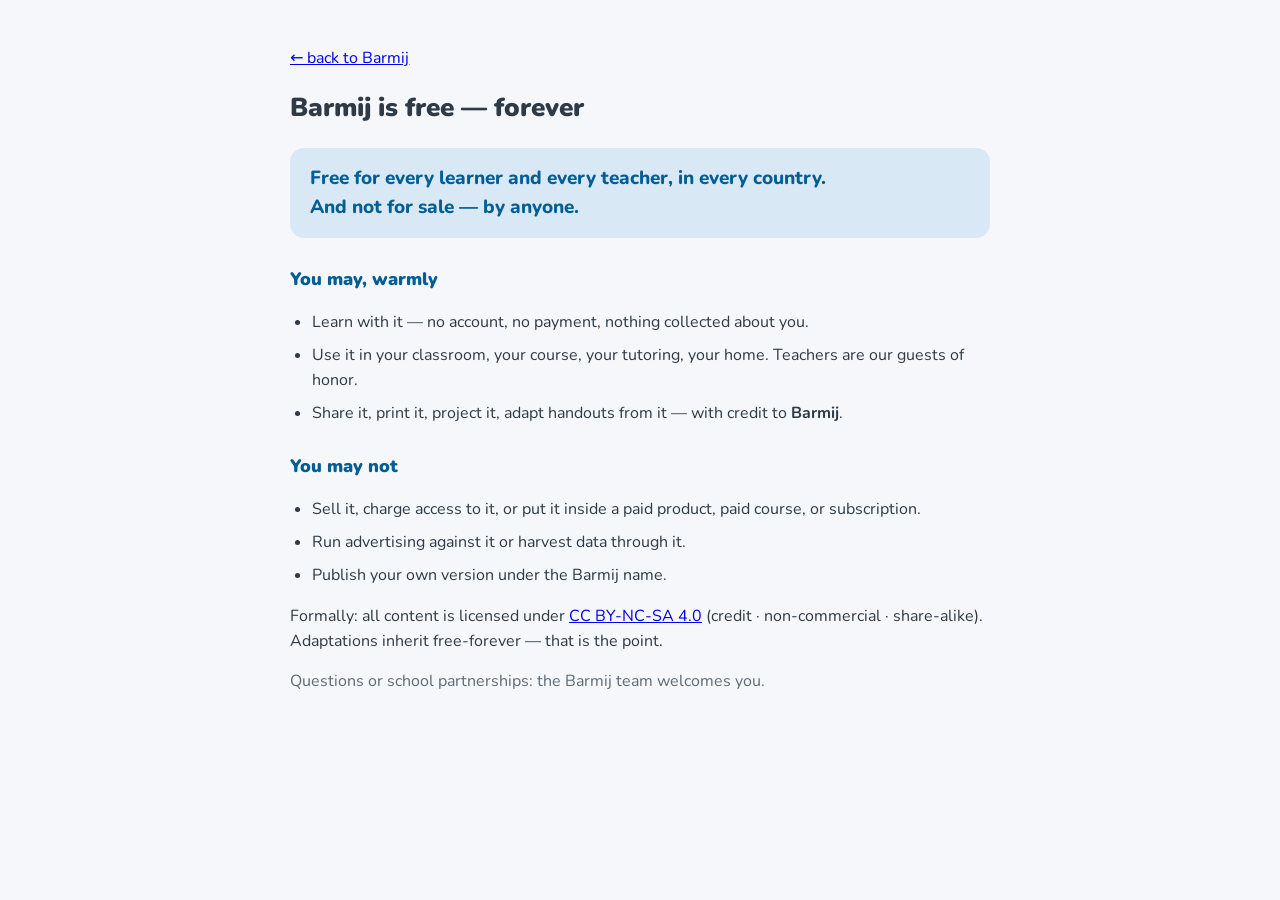
==== app/license.html @ e0cb56c2 "One box, one gaze (B55): caption joins the code box; build caps above code - Watch-then-try split at" ====
﻿<!doctype html>
<html lang="en">
<head>
<meta charset="utf-8">
<meta name="viewport" content="width=device-width, initial-scale=1">
<title>Barmij — free forever</title>
<link href="https://fonts.googleapis.com/css2?family=Nunito:wght@400;700;800;900&display=swap" rel="stylesheet">
<link rel="stylesheet" href="barmij.css?v=31">
<style>.wrap{max-width:740px;margin:0 auto;padding:30px 20px 90px}
h1{font-size:26px;font-weight:900} h2{font-size:18px;font-weight:900;color:var(--blue-text);margin-top:28px}
.big{font-size:19px;font-weight:800;background:var(--blue-soft);border-radius:14px;padding:16px 20px;color:var(--blue-text)}
ul{padding-inline-start:22px} li{margin:8px 0}</style>
</head>
<body>
<div class="wrap">
  <p><a href="index.html">← back to Barmij</a></p>
  <h1>Barmij is free — forever</h1>
  <p class="big">Free for every learner and every teacher, in every country.<br>
  And not for sale — by anyone.</p>

  <h2>You may, warmly</h2>
  <ul>
    <li>Learn with it — no account, no payment, nothing collected about you.</li>
    <li>Use it in your classroom, your course, your tutoring, your home. Teachers are our guests of honor.</li>
    <li>Share it, print it, project it, adapt handouts from it — with credit to <b>Barmij</b>.</li>
  </ul>

  <h2>You may not</h2>
  <ul>
    <li>Sell it, charge access to it, or put it inside a paid product, paid course, or subscription.</li>
    <li>Run advertising against it or harvest data through it.</li>
    <li>Publish your own version under the Barmij name.</li>
  </ul>

  <p>Formally: all content is licensed under
  <a href="https://creativecommons.org/licenses/by-nc-sa/4.0/">CC BY-NC-SA 4.0</a>
  (credit · non-commercial · share-alike). Adaptations inherit free-forever — that is the point.</p>

  <p class="small" style="color:var(--muted)">Questions or school partnerships: the Barmij team welcomes you.</p>
</div>
</body>
</html>
---- app/barmij.css ----
/* Barmij — design language: colors encode ROLES, never decoration.
   blue = Python's words · lavender = names you invent · amber = values · rose = effects */
:root {
  /* Palette retuned to the Okabe-Ito colorblind-safe range (DESIGN_CHARTER.md §III.9).
     Text-on-tint colors are darkened variants verified against WCAG AA (4.5:1). */
  --ink: #2e3a46;
  --muted: #5d6a78;
  --bg: #f6f7fa;
  --card: #ffffff;
  --panel: #f1f3f7;
  --line: #e2e6ee;
  --blue: #0072B2;        /* keywords / Python's words (OI blue) */
  --blue-soft: #d9e8f5;
  --blue-text: #005E94;
  --lav: #CC79A7;         /* names you invent (OI reddish purple) */
  --lav-soft: #f4e1ec;
  --lav-text: #8E4A72;
  --lav-deep: #8E4A72;    /* button-grade (white text passes AA) */
  --amber: #E69F00;       /* values (OI orange) */
  --amber-soft: #f9ecd2;
  --amber-text: #8F6400;
  --rose: #D55E00;        /* effects / output (OI vermillion) */
  --rose-soft: #f8e0d2;
  --rose-text: #A84300;
  --green: #007A59;       /* actions (darkened OI bluish-green; white text passes AA) */
  --radius: 16px;
  --shadow: 0 3px 14px rgba(46, 58, 70, .08);
}

/* Charter §III.8 — color is never the only channel: each role also differs by border style
   (keyword solid · name dotted · value dashed · effect double). Survives grayscale printing. */

* { box-sizing: border-box; }
html { scroll-behavior: smooth; }
::selection { background: var(--blue-soft); }
:focus-visible { outline: 3px solid var(--blue); outline-offset: 2px; border-radius: 6px; }
html, body { height: 100%; }
body {
  margin: 0; background: var(--bg); color: var(--ink);
  font: 16px/1.55 "Nunito", "Segoe UI", system-ui, sans-serif;
  min-height: 100vh; display: flex; flex-direction: column; /* footer rests at the bottom, never mid-void */
}

/* ---------- header ---------- */
header {
  display: flex; align-items: center; gap: 14px;
  padding: 12px 22px; background: var(--card); border-bottom: 1px solid var(--line);
  position: relative;
}
/* the signature ribbon: the four role colors, in teaching order — the design language itself */
header::after {
  content: ""; position: absolute; inset-inline: 0; bottom: -1px; height: 3px;
  background: linear-gradient(90deg,
    var(--blue) 0 25%, var(--lav) 25% 50%, var(--amber) 50% 75%, var(--rose) 75% 100%);
  opacity: .5;
}
.logo { display: flex; align-items: baseline; gap: 8px; }
.logo .en { font-size: 26px; font-weight: 900; color: var(--blue); letter-spacing: .3px; }
.spacer { flex: 1; }
.langbtn {
  border: 1.5px solid var(--line); background: var(--card); border-radius: 999px;
  padding: 5px 14px; font: inherit; font-weight: 700; cursor: pointer; color: var(--muted);
}

/* ---------- layout: ONE calm column, in reading order (no scatter) ---------- */
.layout {
  display: block; max-width: 860px; margin: 0 auto; padding: 18px 20px 90px;
  width: 100%; flex: 1 0 auto;
}
.lesson { margin-bottom: 14px; }
.crumb {
  display: inline-block; font-size: 12.5px; font-weight: 800;
  background: var(--blue-soft); color: var(--blue-text);
  border-radius: 999px; padding: 3px 14px; margin-bottom: 10px;
}

/* ---------- journey drawer (worlds & bank live here, out of the way) ---------- */
.side {
  position: fixed; top: 0; inset-inline-start: 0; height: 100%; width: 310px;
  background: var(--card); padding: 18px; overflow-y: auto; z-index: 60;
  box-shadow: 8px 0 30px rgba(46,58,70,.18);
  transform: translateX(-108%); transition: transform .22s ease;
}
body.drawer-open .side { transform: none; }
#drawerOverlay {
  position: fixed; inset: 0; background: rgba(46,58,70,.35); z-index: 55; display: none;
}
body.drawer-open #drawerOverlay { display: block; }
.world-title { font-weight: 900; font-size: 15px; margin-bottom: 4px; }
.world-sub { color: var(--muted); font-size: 12.5px; margin-bottom: 12px; }
.lesson-item {
  display: flex; align-items: center; gap: 10px;
  padding: 9px 10px; border-radius: 10px; cursor: pointer; font-weight: 700; font-size: 14px;
  color: var(--ink);
}
.lesson-item:hover { background: var(--panel); }
.lesson-item.active { background: var(--blue-soft); color: var(--blue-text); }
.lesson-item.locked { color: #b6bfca; cursor: not-allowed; }
.lesson-item .num {
  width: 26px; height: 26px; border-radius: 50%; background: var(--panel);
  display: grid; place-items: center; font-size: 13px; flex: none;
}
.lesson-item.active .num { background: var(--blue); color: #fff; }
.lesson-item .stars { margin-inline-start: auto; font-size: 12px; letter-spacing: 1px; color: var(--amber-text); }

/* ---------- lesson panel ---------- */
.lesson { background: var(--card); border-radius: var(--radius); box-shadow: var(--shadow); padding: 22px 24px; }
.lesson h1 { font-size: 25px; margin: 0 0 2px; font-weight: 900; letter-spacing: -.2px; }
.lesson .sub { color: var(--muted); font-size: 14px; margin-bottom: 14px; }
.lesson p { margin: 10px 0; }
.lesson figure { margin: 16px 0; background: var(--panel); border-radius: 12px; padding: 12px; }
.lesson figure svg { display: block; max-width: 100%; height: auto; margin: 0 auto; }
.lesson figcaption { text-align: center; color: var(--muted); font-size: 12.5px; margin-top: 6px; }

code.k, code.v, code.a, code.r {
  padding: 1px 7px; border-radius: 7px; font-family: "JetBrains Mono", Consolas, monospace;
  font-size: 14px; font-weight: 700;
  display: inline-block; white-space: nowrap; /* a chip never breaks in half across lines */
  margin: 2px 1px; vertical-align: baseline;
}
/* role chips: color + border style (redundant channel, charter §III.8) */
code.k { background: var(--blue-soft); color: var(--blue-text); border: 1.5px solid var(--blue); }
code.v { background: var(--lav-soft); color: var(--lav-text); border: 1.5px dotted var(--lav); }
code.a { background: var(--amber-soft); color: var(--amber-text); border: 1.5px dashed var(--amber); }
code.r { background: var(--rose-soft); color: var(--rose-text); border: 3px double var(--rose); }

.legend { display: flex; flex-wrap: wrap; gap: 8px; margin-top: 14px; }
.legend span { font-size: 11.5px; padding: 2px 9px; border-radius: 999px; font-weight: 700; }

.task {
  border-inline-start: 4px solid var(--amber); background: var(--amber-soft);
  border-radius: 0 12px 12px 0; padding: 12px 14px; margin-top: 16px; font-weight: 700;
}
.predict {
  border-inline-start: 4px solid var(--lav); background: var(--lav-soft);
  border-radius: 0 12px 12px 0; padding: 10px 14px; margin-top: 12px; font-size: 14.5px;
}

/* ---------- workbench ---------- */
.bench { display: flex; flex-direction: column; gap: 14px; }
.editor-card { background: var(--card); border-radius: var(--radius); box-shadow: var(--shadow); overflow: hidden; }
.editor-head {
  display: flex; align-items: center; gap: 10px; padding: 10px 14px;
  border-bottom: 1px solid var(--line);
}
.editor-head .title { font-weight: 800; font-size: 14px; color: var(--muted); }
.btn {
  border: 0; border-radius: 10px; padding: 9px 20px; font: inherit; font-weight: 800;
  cursor: pointer;
}
.btn.run { background: var(--green); color: #fff; font-size: 16px; }
.btn.run:hover { filter: brightness(1.07); }
.btn.ghost { background: var(--panel); color: var(--muted); }
.btn:disabled { opacity: .55; cursor: default; }

.CodeMirror {
  height: 230px; font-family: "JetBrains Mono", Consolas, monospace;
  font-size: 15.5px; line-height: 1.65; padding: 6px 4px;
}
/* role-colored syntax (same roles as the figures; keywords also BOLD — redundant channel) */
.cm-s-barmij .cm-keyword { color: var(--blue-text); font-weight: 800; }
.cm-s-barmij .cm-builtin { color: var(--blue-text); font-weight: 700; }
.cm-s-barmij .cm-variable { color: var(--lav-text); }
.cm-s-barmij .cm-def { color: var(--lav-text); font-weight: 700; }
.cm-s-barmij .cm-number { color: var(--amber-text); font-weight: 700; }
.cm-s-barmij .cm-string { color: var(--amber-text); }
.cm-s-barmij .cm-operator { color: #2e3a46; }
.cm-s-barmij .cm-comment { color: #7a8694; font-style: italic; }

.canvas-card {
  background: var(--card); border-radius: var(--radius); box-shadow: var(--shadow);
  padding: 12px; position: relative;
}
#world { display: block; width: 100%; border-radius: 10px;
  background-image:
    radial-gradient(circle, #e3e9f2 1px, transparent 1.5px),
    radial-gradient(circle at 30% 20%, #ffffff 0%, #f3f6fb 100%);
  background-size: 26px 26px, 100% 100%; }
#loading {
  position: absolute; inset: 12px; display: grid; place-items: center;
  background: rgba(246,247,250,.92); border-radius: 10px; font-weight: 800; color: var(--muted);
}
.outputs { min-height: 34px; padding: 4px 2px; display: flex; flex-direction: column; gap: 6px; }
.bubble {
  align-self: flex-start; background: var(--rose-soft); color: var(--rose-text);
  border-radius: 14px 14px 14px 4px; padding: 7px 14px; font-weight: 700; max-width: 100%;
  overflow-wrap: anywhere; font-family: "JetBrains Mono", Consolas, monospace; font-size: 14.5px;
}
.feedback { border-radius: 0 12px 12px 0; padding: 12px 16px; font-weight: 700; display: none; }
.feedback.ok { display: block; background: #e2f3ea; color: #1f6b45; border-inline-start: 4px solid var(--green); }
.feedback.err { display: block; background: var(--rose-soft); color: var(--rose-text); border-inline-start: 4px solid var(--rose); }
.feedback .real { font-weight: 400; font-size: 12.5px; color: #8a4a28; margin-top: 6px; }
.feedback details { margin-top: 8px; }
.feedback pre { white-space: pre-wrap; font-size: 11.5px; margin: 6px 0 0; }
.nextbar { display: none; text-align: center; }
.nextbar .btn { background: var(--blue); color: #fff; font-size: 16px; padding: 11px 26px; }
.nextbar .btn.locked { background: var(--panel); color: var(--muted); }
#lessonPanel.lesson-enter { animation: lessonIn .3s ease; }
@keyframes lessonIn { from { opacity: 0; transform: translateY(8px); } }
.hintbox { display: none; background: var(--lav-soft); color: var(--lav-text); border-radius: 12px; padding: 12px 16px; font-size: 15px; font-weight: 700; border-inline-start: 4px solid var(--lav); }

/* ---------- beats: the page writes itself, one idea at a time (charter §I) ---------- */
.beat { display: none; margin: 15px 0; font-size: 18px; line-height: 1.65; }

/* the build stage: code that constructs itself, narrated (DECISIONS B22) */
.build {
  background: var(--panel); border-radius: 14px; padding: 18px 20px; margin: 12px 0;
}
.build-code {
  font-family: "JetBrains Mono", Consolas, monospace; font-size: 23px; font-weight: 700;
  min-height: 36px; letter-spacing: .5px;
}
.build-code .r-kw { color: var(--blue-text); font-weight: 800; }
.build-code .r-name { color: var(--lav-text); }
.build-code .r-val { color: var(--amber-text); }
.build-code .r-ink { color: #2e3a46; }
.build-cap { margin: 0 0 10px; font-size: 15.5px; font-weight: 700; color: var(--lav-text); min-height: 24px; }
.build-effect { display: none; align-items: center; gap: 12px; margin-top: 14px; }
.build-effect .arrow { color: var(--muted); font-size: 24px; }
.build-effect .chip {
  background: var(--rose-soft); border: 3px double var(--rose); color: var(--rose-text);
  border-radius: 12px; padding: 6px 18px; font-family: "JetBrains Mono", monospace;
  font-size: 19px; font-weight: 700; animation: pop .25s ease-out;
}
.build-again { margin-top: 12px; font-family: "Nunito", sans-serif; }
.beat.on { display: block; opacity: 0; transform: translateY(10px);
  transition: opacity .35s ease, transform .35s ease; }
.beat.on.in { opacity: 1; transform: none; }
.beat figure { margin: 12px 0 4px; }
.beat-next {
  display: inline-flex; align-items: center; gap: 8px;
  background: var(--blue-soft); color: var(--blue-text); border: 1.5px solid var(--blue);
  border-radius: 999px; padding: 9px 22px; font: inherit; font-weight: 800; font-size: 15px;
  cursor: pointer; margin-top: 6px; min-height: 44px;
}
.beat-next:hover { background: var(--blue); color: #fff; }
.show-all {
  background: none; border: 0; color: var(--muted); font: inherit; font-size: 12.5px;
  font-weight: 700; cursor: pointer; text-decoration: underline; padding: 4px;
}
@media (prefers-reduced-motion: reduce) {
  .beat.on { transition: none; opacity: 1; transform: none; }
  * { animation-duration: .01ms !important; transition-duration: .01ms !important; }
}

/* ---------- figures: remap legacy SVG colors to the Okabe-Ito palette + dash cues ---------- */
figure svg rect[fill="#dbe7f5"] { fill: var(--blue-soft); stroke: var(--blue); stroke-width: 1.3; }
figure svg rect[fill="#f8ecd4"] { fill: var(--amber-soft); stroke: var(--amber); stroke-width: 1.3; stroke-dasharray: 5 3; }
figure svg rect[fill="#e9e2f7"] { fill: var(--lav-soft); stroke: var(--lav); stroke-width: 1.3; stroke-dasharray: 1.5 2.5; }
figure svg rect[fill="#fae3df"] { fill: var(--rose-soft); stroke: var(--rose); stroke-width: 1.3; }
figure svg text[fill="#33639c"], figure svg tspan[fill="#33639c"] { fill: var(--blue-text); }
figure svg text[fill="#9c6d12"], figure svg tspan[fill="#9c6d12"] { fill: var(--amber-text); }
figure svg text[fill="#6a4fa8"], figure svg tspan[fill="#6a4fa8"] { fill: var(--lav-text); }
figure svg text[fill="#a8402f"], figure svg tspan[fill="#a8402f"] { fill: var(--rose-text); }
figure svg text[fill="#55418a"], figure svg tspan[fill="#55418a"] { fill: var(--lav-text); }
figure svg [stroke="#5b8dc9"] { stroke: var(--blue); }
figure svg [stroke="#9c86cf"] { stroke: var(--lav); }
figure svg [fill="#9c86cf"] { fill: var(--lav-deep); }
figure svg [fill="#55418a"] { fill: var(--lav-text); }
figure svg [stroke="#d99a2b"] { stroke: var(--amber); }
figure svg [fill="#3f9d6e"] { fill: var(--green); }

#confetti { position: fixed; inset: 0; pointer-events: none; z-index: 50; }

/* ---------- ranks & code bank ---------- */
.rank-chip {
  display: inline-flex; align-items: center; gap: 7px;
  background: var(--lav-soft); color: var(--lav-text); border-radius: 999px;
  padding: 5px 15px; font-weight: 800; font-size: 13.5px;
}
.rank-chip.rankup { animation: rankpulse .8s ease 3; }
@keyframes rankpulse { 50% { transform: scale(1.12); box-shadow: 0 0 0 6px rgba(156,134,207,.25); } }

.bank-grid { display: grid; grid-template-columns: 1fr 1fr; gap: 10px; margin-top: 14px; }
@media (max-width: 640px) { .bank-grid { grid-template-columns: 1fr; } }
.bank-card {
  border: 1.5px solid var(--line); border-radius: 12px; padding: 12px 14px;
  background: #fff; cursor: pointer; transition: transform .12s, box-shadow .12s;
}
.bank-card:hover { transform: translateY(-2px); box-shadow: var(--shadow); border-color: var(--blue); }
.bank-card h3 { margin: 0 0 4px; font-size: 15px; }
.bank-card .cap { color: var(--muted); font-size: 12.5px; line-height: 1.45; }
.bank-card .meta { display: flex; gap: 6px; margin-top: 8px; align-items: center; }
.rank-badge { font-size: 10.5px; font-weight: 800; padding: 2px 9px; border-radius: 999px; }
.rank-badge.m { background: var(--blue-soft); color: var(--blue-text); border: 1px solid var(--blue); }
.rank-badge.b { background: var(--amber-soft); color: var(--amber-text); border: 1px dashed var(--amber); }
.rank-badge.r { background: #ddf0e9; color: #00543d; border: 1px dotted var(--green); }
.talks-badge { font-size: 10.5px; font-weight: 800; padding: 2px 9px; border-radius: 999px; background: var(--rose-soft); color: var(--rose-text); }
.gate-tag { font-size: 10.5px; font-weight: 800; color: var(--muted); margin-inline-start: auto; }
.think-badge { font-size: 10.5px; font-weight: 800; padding: 2px 9px; border-radius: 999px; background: var(--blue-soft); color: var(--blue-text); }

/* spaced-repetition warm-up banner (PEDAGOGY §3, shipped 2026-09-14) */
.warmup {
  display: flex; align-items: center; gap: 12px; flex-wrap: wrap;
  background: var(--lav-soft); border: 1.5px solid var(--lav);
  border-radius: var(--radius); padding: 12px 16px; margin-bottom: 14px;
  font-weight: 700; color: var(--lav-text); font-size: 14.5px;
}
.warmup .wicon { font-size: 20px; }
.warmup .btn { padding: 7px 16px; font-size: 14px; }

/* 👣 step mode — the notional machine, visible */
.step-bar {
  display: flex; align-items: center; gap: 10px; flex-wrap: wrap;
  background: var(--card); border: 1.5px solid var(--blue); border-radius: var(--radius);
  padding: 12px 16px; box-shadow: var(--shadow);
}
.step-meta { flex: 1; min-width: 220px; }
#stepInfo { font-size: 14px; font-weight: 700; color: var(--ink); }
#stepInfo code { font-size: 13px; }
.step-src {
  font-family: "JetBrains Mono", Consolas, monospace; font-size: 14px; font-weight: 700;
  color: var(--blue-text); margin-top: 3px; overflow-wrap: anywhere;
}
.CodeMirror .step-line { background: var(--lav-soft) !important; }

/* 🔴 live mode */
.livebar {
  display: flex; align-items: center; gap: 10px;
  background: var(--card); border: 1.5px solid var(--rose); border-radius: var(--radius);
  padding: 10px 16px; font-size: 14px; font-weight: 700; color: var(--rose-text);
  box-shadow: var(--shadow);
}
.live-dot { width: 11px; height: 11px; border-radius: 50%; background: var(--rose); animation: livepulse 1.1s ease infinite; }
@keyframes livepulse { 50% { opacity: .35; } }
@media (prefers-reduced-motion: reduce) { .live-dot { animation: none; } }

/* 🎯 Challenges — match the masterpiece */
.ch-goal { font-size: 16px; line-height: 1.6; font-weight: 700; color: var(--ink); }
.ch-grid { display: grid; grid-template-columns: 1fr 1fr; gap: 10px; margin-top: 14px; }
@media (max-width: 640px) { .ch-grid { grid-template-columns: 1fr; } }
.ch-card {
  border: 1.5px solid var(--line); border-radius: 12px; background: #fff;
  padding: 12px 14px; cursor: pointer; transition: transform .12s, box-shadow .12s;
}
.ch-card:hover { transform: translateY(-2px); box-shadow: var(--shadow); border-color: var(--blue); }
.ch-card h3 { margin: 0 0 4px; font-size: 15px; }
.ch-card .cap { color: var(--muted); font-size: 12.5px; line-height: 1.45; }
.ch-card .meta { display: flex; gap: 6px; margin-top: 8px; align-items: center; }
.ch-solved { font-size: 11px; font-weight: 800; color: #00543d; background: #ddf0e9; border-radius: 999px; padding: 2px 9px; }

/* 🖼️ My Gallery — a private portfolio; lives only on this device */
.savebar {
  display: flex; align-items: center; gap: 10px; flex-wrap: wrap;
  background: var(--card); border: 1.5px solid var(--line); border-radius: var(--radius);
  padding: 10px 14px; box-shadow: var(--shadow);
}
.savebar input {
  flex: 1; min-width: 150px; border: 1.5px solid var(--line); border-radius: 9px;
  padding: 8px 12px; font: inherit; font-size: 14px;
}
.savebar input:focus { outline: none; border-color: var(--blue); }
.savebar .btn { padding: 8px 16px; font-size: 14px; }
.gal-privacy { font-size: 12px; color: var(--muted); font-weight: 700; }
.gal-grid { display: grid; grid-template-columns: 1fr 1fr; gap: 12px; margin-top: 14px; }
@media (max-width: 640px) { .gal-grid { grid-template-columns: 1fr; } }
.gal-card {
  border: 1.5px solid var(--line); border-radius: 14px; background: #fff;
  overflow: hidden; display: flex; flex-direction: column;
}
.gal-card img { width: 100%; display: block; background: #f8f9fc; aspect-ratio: 4/3; object-fit: cover; }
.gal-body { padding: 10px 12px 12px; display: flex; flex-direction: column; gap: 5px; }
.gal-title { font-weight: 900; font-size: 15px; cursor: pointer; }
.gal-title:hover { color: var(--blue-text); }
.gal-refl { font-size: 12.5px; color: var(--lav-text); font-weight: 700; }
.gal-date { font-size: 11px; color: var(--muted); font-weight: 700; }
.gal-actions { display: flex; gap: 6px; margin-top: 6px; }
.gal-empty {
  background: var(--panel); border-radius: 14px; padding: 26px 20px; text-align: center;
  color: var(--muted); font-weight: 700; margin-top: 14px;
}

/* 🧩 Parsons puzzles — order the thoughts */
.puz-goal { font-size: 14.5px; font-weight: 700; color: var(--lav-text); margin-bottom: 10px; }
.puz-label { font-size: 11.5px; font-weight: 800; color: var(--muted); text-transform: uppercase; letter-spacing: .4px; margin: 12px 0 6px; }
.puz-placed, .puz-tray { display: flex; flex-direction: column; gap: 6px; min-height: 34px; }
.puz-tray { flex-direction: row; flex-wrap: wrap; }
.puz-tile {
  display: inline-flex; align-items: center; gap: 8px;
  background: #fff; border: 1.5px solid var(--line); border-radius: 10px;
  padding: 8px 12px; cursor: pointer;
  font-family: "JetBrains Mono", Consolas, monospace; font-size: 14.5px; font-weight: 700;
  transition: transform .1s, box-shadow .1s;
}
.puz-tile:hover { transform: translateY(-1px); box-shadow: var(--shadow); border-color: var(--blue); }
.puz-tile .r-kw { color: var(--blue-text); font-weight: 800; }
.puz-tile .r-name { color: var(--lav-text); }
.puz-tile .r-val { color: var(--amber-text); }
.puz-tile .r-ink { color: #2e3a46; }
.puz-placed .puz-tile { cursor: default; border-color: var(--blue-soft); background: #fbfcfe; }
.puz-mini {
  border: 1.2px solid var(--line); background: var(--panel); border-radius: 7px;
  font: inherit; font-size: 12px; font-weight: 800; color: var(--muted);
  padding: 2px 8px; cursor: pointer;
}
.puz-mini:hover { border-color: var(--blue); color: var(--blue-text); }

/* guided thinking track */
.think-step { font-size: 16.5px; line-height: 1.6; color: var(--ink); min-height: 48px; padding: 4px 2px; }
.think-step b { color: var(--blue-text); }
.bank-filters { display: flex; gap: 7px; flex-wrap: wrap; margin-top: 10px; }
.bank-filters button {
  border: 1.5px solid var(--line); background: #fff; border-radius: 999px;
  padding: 4px 14px; font: inherit; font-weight: 700; font-size: 13px; cursor: pointer; color: var(--muted);
}
.bank-filters button.on { background: var(--blue); border-color: var(--blue); color: #fff; }

/* ---------- "Watch, then try" guided typing ---------- */
.demo-card {
  background: linear-gradient(135deg, #ffffff 0%, #f7f4ff 100%);
  border: 1.5px solid var(--lav-soft); border-radius: var(--radius);
  box-shadow: var(--shadow); padding: 14px 16px;
}
.demo-head { display: flex; align-items: center; gap: 10px; margin-bottom: 10px; }
.demo-title { font-weight: 900; font-size: 14.5px; color: #55418a; }
/* ONE box, one gaze (B55): the turtle's line and the code live together — caption on top,
   code right under it. A child never watches two places at once. */
.demo-box {
  background: #fdfcff; border: 1.5px solid var(--line); border-radius: 12px;
}
.demo-box:focus-within { border-color: var(--lav); box-shadow: 0 0 0 3px var(--lav-soft); }
.demo-code {
  background: transparent; border: 0;
  padding: 12px 16px 14px; min-height: 50px; margin: 0;
  font-family: "JetBrains Mono", Consolas, monospace; font-size: 17px; line-height: 1.8;
  white-space: pre-wrap; overflow-wrap: anywhere; outline: none; cursor: text;
}
.demo-code .r-kw { color: var(--blue-text); font-weight: 800; }
.demo-code .r-name { color: var(--lav-text); font-weight: 700; }
.demo-code .r-val { color: var(--amber-text); font-weight: 700; }
.demo-code .r-ink { color: #2e3a46; }
.demo-code .ghost { color: #aab4c2; font-weight: 400; } /* target letters, deliberately faint */
.demo-code .pop { animation: pop .18s ease-out; display: inline-block; }
@keyframes pop { 0% { transform: scale(1.7); } 100% { transform: scale(1); } }
.demo-cursor {
  display: inline-block; width: 2.5px; height: 1.15em; background: var(--lav);
  vertical-align: text-bottom; margin: 0 1px; animation: blink 1s steps(1) infinite;
}
@keyframes blink { 50% { opacity: 0; } }
.demo-cursor.wobble { animation: wobble .3s ease; }
@keyframes wobble { 25% { transform: translateX(-4px); } 75% { transform: translateX(4px); } }
.demo-caption {
  display: flex; align-items: flex-start; gap: 9px; min-height: 30px;
  padding: 10px 14px 8px; border-bottom: 1px dashed var(--line);
  font-size: 15px; font-weight: 700; color: var(--lav-text);
}
.demo-caption .who { font-size: 20px; line-height: 1.2; }
.demo-caption kbd {
  background: var(--lav-deep); color: #fff; border-radius: 7px; padding: 2px 10px;
  font-family: "JetBrains Mono", monospace; font-size: 15px; margin: 0 3px;
}
.demo-btns { display: flex; gap: 8px; margin-top: 10px; flex-wrap: wrap; }
.btn.demo-primary { background: var(--lav-deep); color: #fff; }
.btn.demo-primary:hover { filter: brightness(1.08); }
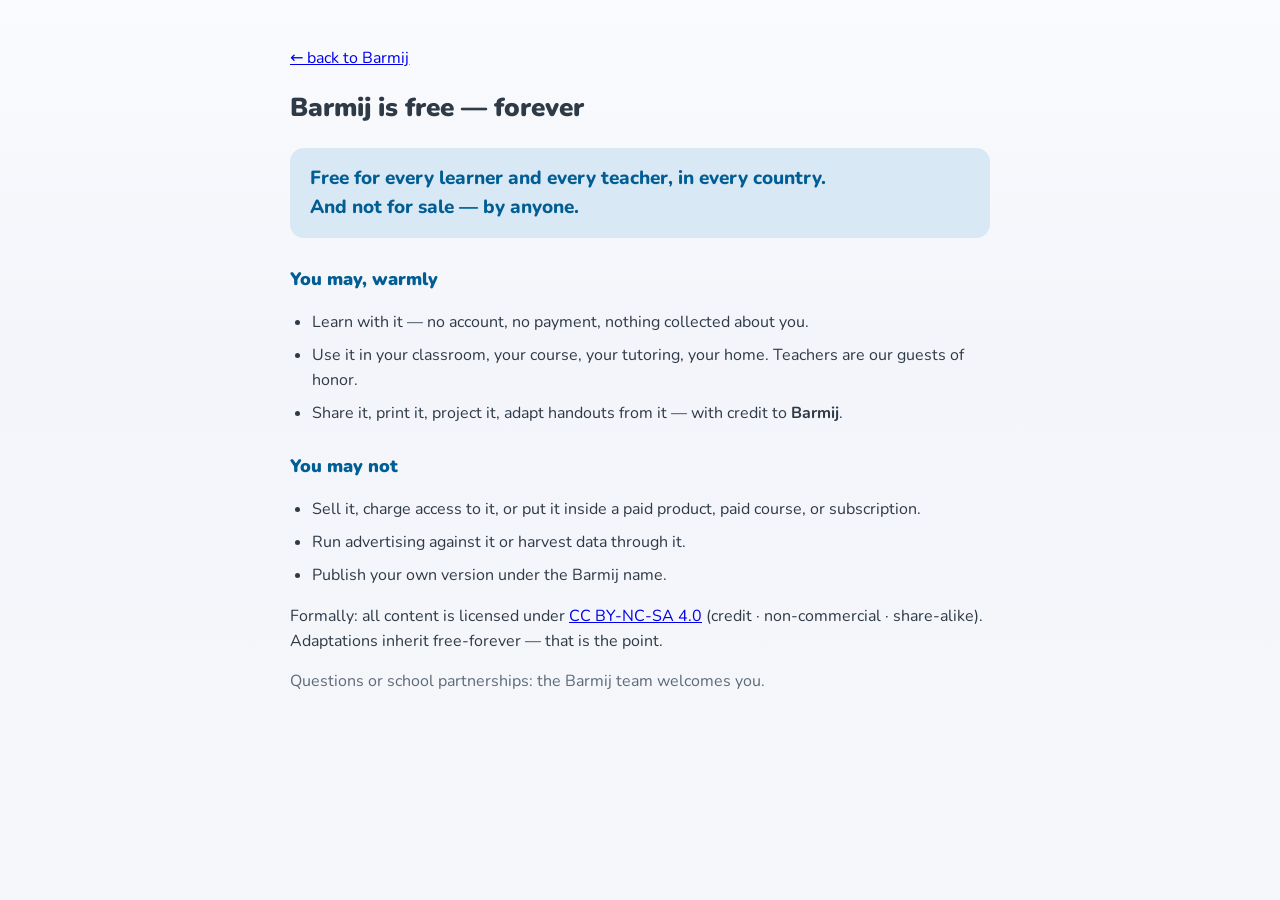
==== commit 349c35a6: "The facelift (B62): brand mark, depth system, drawer progress, button life - Zellij star mark joins " ====
--- a/app/license.html
+++ b/app/license.html
@@ -5,7 +5,7 @@
 <meta name="viewport" content="width=device-width, initial-scale=1">
 <title>Barmij — free forever</title>
 <link href="https://fonts.googleapis.com/css2?family=Nunito:wght@400;700;800;900&display=swap" rel="stylesheet">
-<link rel="stylesheet" href="barmij.css?v=31">
+<link rel="stylesheet" href="barmij.css?v=38">
 <style>.wrap{max-width:740px;margin:0 auto;padding:30px 20px 90px}
 h1{font-size:26px;font-weight:900} h2{font-size:18px;font-weight:900;color:var(--blue-text);margin-top:28px}
 .big{font-size:19px;font-weight:800;background:var(--blue-soft);border-radius:14px;padding:16px 20px;color:var(--blue-text)}
--- a/app/barmij.css
+++ b/app/barmij.css
@@ -24,7 +24,8 @@
   --rose-text: #A84300;
   --green: #007A59;       /* actions (darkened OI bluish-green; white text passes AA) */
   --radius: 16px;
-  --shadow: 0 3px 14px rgba(46, 58, 70, .08);
+  --shadow: 0 1px 2px rgba(30, 41, 59, .05), 0 10px 28px rgba(30, 41, 59, .08);
+  --hair: 1px solid rgba(46, 58, 70, .07);
 }
 
 /* Charter §III.8 — color is never the only channel: each role also differs by border style
@@ -36,17 +37,26 @@
 :focus-visible { outline: 3px solid var(--blue); outline-offset: 2px; border-radius: 6px; }
 html, body { height: 100%; }
 body {
-  margin: 0; background: var(--bg); color: var(--ink);
+  margin: 0; color: var(--ink);
+  background: linear-gradient(180deg, #fafbfe 0%, #f3f5fa 340px, var(--bg) 100%);
   font: 16px/1.55 "Nunito", "Segoe UI", system-ui, sans-serif;
+  -webkit-font-smoothing: antialiased; text-rendering: optimizeLegibility;
   min-height: 100vh; display: flex; flex-direction: column; /* footer rests at the bottom, never mid-void */
 }
+::-webkit-scrollbar { width: 11px; height: 11px; }
+::-webkit-scrollbar-thumb { background: #ccd4df; border-radius: 8px; border: 3px solid #f3f5fa; }
+::-webkit-scrollbar-thumb:hover { background: #b7c1cf; }
+::-webkit-scrollbar-track { background: transparent; }
 
 /* ---------- header ---------- */
 header {
   display: flex; align-items: center; gap: 14px;
-  padding: 12px 22px; background: var(--card); border-bottom: 1px solid var(--line);
-  position: relative;
-}
+  padding: 13px 24px; background: rgba(255, 255, 255, .92); backdrop-filter: blur(6px);
+  border-bottom: 1px solid var(--line);
+  position: sticky; top: 0; z-index: 40;
+}
+.logo .mark { display: block; }
+.logo { gap: 10px; align-items: center; }
 /* the signature ribbon: the four role colors, in teaching order — the design language itself */
 header::after {
   content: ""; position: absolute; inset-inline: 0; bottom: -1px; height: 3px;
@@ -69,9 +79,10 @@
 }
 .lesson { margin-bottom: 14px; }
 .crumb {
-  display: inline-block; font-size: 12.5px; font-weight: 800;
+  display: inline-block; font-size: 12.5px; font-weight: 800; letter-spacing: .2px;
   background: var(--blue-soft); color: var(--blue-text);
-  border-radius: 999px; padding: 3px 14px; margin-bottom: 10px;
+  border: 1px solid rgba(0, 114, 178, .18);
+  border-radius: 999px; padding: 4px 15px; margin-bottom: 12px;
 }
 
 /* ---------- journey drawer (worlds & bank live here, out of the way) ---------- */
@@ -86,7 +97,11 @@
   position: fixed; inset: 0; background: rgba(46,58,70,.35); z-index: 55; display: none;
 }
 body.drawer-open #drawerOverlay { display: block; }
-.world-title { font-weight: 900; font-size: 15px; margin-bottom: 4px; }
+.world-title { font-weight: 900; font-size: 15px; margin-bottom: 4px;
+  display: flex; justify-content: space-between; align-items: baseline; gap: 8px; }
+.wprog { font-size: 11px; font-weight: 800; color: var(--muted); background: var(--panel);
+  border-radius: 999px; padding: 1px 9px; flex: none; }
+.wprog.full { color: #1f6b45; background: #e2f3ea; }
 .world-sub { color: var(--muted); font-size: 12.5px; margin-bottom: 12px; }
 .lesson-item {
   display: flex; align-items: center; gap: 10px;
@@ -104,11 +119,11 @@
 .lesson-item .stars { margin-inline-start: auto; font-size: 12px; letter-spacing: 1px; color: var(--amber-text); }
 
 /* ---------- lesson panel ---------- */
-.lesson { background: var(--card); border-radius: var(--radius); box-shadow: var(--shadow); padding: 22px 24px; }
-.lesson h1 { font-size: 25px; margin: 0 0 2px; font-weight: 900; letter-spacing: -.2px; }
+.lesson { background: var(--card); border: var(--hair); border-radius: var(--radius); box-shadow: var(--shadow); padding: 26px 28px; }
+.lesson h1 { font-size: 28px; margin: 2px 0 3px; font-weight: 900; letter-spacing: -.4px; }
 .lesson .sub { color: var(--muted); font-size: 14px; margin-bottom: 14px; }
 .lesson p { margin: 10px 0; }
-.lesson figure { margin: 16px 0; background: var(--panel); border-radius: 12px; padding: 12px; }
+.lesson figure { margin: 16px 0; background: #f7f9fd; border: 1px solid rgba(46, 58, 70, .05); border-radius: 14px; padding: 16px 14px; }
 .lesson figure svg { display: block; max-width: 100%; height: auto; margin: 0 auto; }
 .lesson figcaption { text-align: center; color: var(--muted); font-size: 12.5px; margin-top: 6px; }
 
@@ -131,32 +146,44 @@
   border-inline-start: 4px solid var(--amber); background: var(--amber-soft);
   border-radius: 0 12px 12px 0; padding: 12px 14px; margin-top: 16px; font-weight: 700;
 }
-.predict {
-  border-inline-start: 4px solid var(--lav); background: var(--lav-soft);
-  border-radius: 0 12px 12px 0; padding: 10px 14px; margin-top: 12px; font-size: 14.5px;
-}
+/* guided missions (B59): one step at a time, earned lines collect as small green checks */
+.mhead { display: flex; align-items: baseline; gap: 10px; margin-bottom: 6px; }
+.mcount { font-size: 12px; font-weight: 800; color: var(--amber-text); background: #fff;
+  border-radius: 999px; padding: 2px 10px; }
+.mstep.done { font-size: 13.5px; color: #1f6b45; font-weight: 700; margin: 3px 0; }
+.mstep.now { font-size: 15.5px; font-weight: 800; margin-top: 6px; animation: stepIn .3s ease; }
+@keyframes stepIn { from { opacity: 0; transform: translateX(-8px); } }
 
 /* ---------- workbench ---------- */
 .bench { display: flex; flex-direction: column; gap: 14px; }
-.editor-card { background: var(--card); border-radius: var(--radius); box-shadow: var(--shadow); overflow: hidden; }
+.editor-card { background: var(--card); border: var(--hair); border-radius: var(--radius); box-shadow: var(--shadow); overflow: hidden; }
+.editor-card:focus-within { box-shadow: 0 1px 2px rgba(30,41,59,.05), 0 10px 28px rgba(30,41,59,.08), 0 0 0 3px var(--blue-soft); }
 .editor-head {
-  display: flex; align-items: center; gap: 10px; padding: 10px 14px;
+  display: flex; align-items: center; gap: 10px; padding: 11px 14px;
   border-bottom: 1px solid var(--line);
+  background: linear-gradient(#ffffff, #fbfcfe);
 }
 .editor-head .title { font-weight: 800; font-size: 14px; color: var(--muted); }
 .btn {
   border: 0; border-radius: 10px; padding: 9px 20px; font: inherit; font-weight: 800;
   cursor: pointer;
-}
-.btn.run { background: var(--green); color: #fff; font-size: 16px; }
-.btn.run:hover { filter: brightness(1.07); }
+  transition: transform .15s ease, box-shadow .15s ease, filter .15s ease, background .15s ease;
+}
+.btn:hover:not(:disabled) { transform: translateY(-1px); box-shadow: 0 4px 12px rgba(30, 41, 59, .12); }
+.btn:active:not(:disabled) { transform: translateY(0); box-shadow: none; }
+.btn.run { background: var(--green); color: #fff; font-size: 16.5px; padding: 10px 24px; }
+.btn.run:hover:not(:disabled) { filter: brightness(1.06); box-shadow: 0 4px 14px rgba(0, 122, 89, .32); }
 .btn.ghost { background: var(--panel); color: var(--muted); }
+.btn.ghost:hover:not(:disabled) { color: var(--ink); }
 .btn:disabled { opacity: .55; cursor: default; }
 
 .CodeMirror {
   height: 230px; font-family: "JetBrains Mono", Consolas, monospace;
-  font-size: 15.5px; line-height: 1.65; padding: 6px 4px;
-}
+  font-size: 15.5px; line-height: 1.7; padding: 8px 6px;
+  background: #fcfdff;
+}
+.CodeMirror-gutters { background: #f6f8fc; border-right: 1px solid #eceff5; }
+.CodeMirror-linenumber { color: #a9b3c1; }
 /* role-colored syntax (same roles as the figures; keywords also BOLD — redundant channel) */
 .cm-s-barmij .cm-keyword { color: var(--blue-text); font-weight: 800; }
 .cm-s-barmij .cm-builtin { color: var(--blue-text); font-weight: 700; }
@@ -168,7 +195,7 @@
 .cm-s-barmij .cm-comment { color: #7a8694; font-style: italic; }
 
 .canvas-card {
-  background: var(--card); border-radius: var(--radius); box-shadow: var(--shadow);
+  background: var(--card); border: var(--hair); border-radius: var(--radius); box-shadow: var(--shadow);
   padding: 12px; position: relative;
 }
 #world { display: block; width: 100%; border-radius: 10px;
@@ -413,42 +440,12 @@
 }
 .demo-head { display: flex; align-items: center; gap: 10px; margin-bottom: 10px; }
 .demo-title { font-weight: 900; font-size: 14.5px; color: #55418a; }
-/* ONE box, one gaze (B55): the turtle's line and the code live together — caption on top,
-   code right under it. A child never watches two places at once. */
-.demo-box {
-  background: #fdfcff; border: 1.5px solid var(--line); border-radius: 12px;
-}
-.demo-box:focus-within { border-color: var(--lav); box-shadow: 0 0 0 3px var(--lav-soft); }
-.demo-code {
-  background: transparent; border: 0;
-  padding: 12px 16px 14px; min-height: 50px; margin: 0;
-  font-family: "JetBrains Mono", Consolas, monospace; font-size: 17px; line-height: 1.8;
-  white-space: pre-wrap; overflow-wrap: anywhere; outline: none; cursor: text;
-}
-.demo-code .r-kw { color: var(--blue-text); font-weight: 800; }
-.demo-code .r-name { color: var(--lav-text); font-weight: 700; }
-.demo-code .r-val { color: var(--amber-text); font-weight: 700; }
-.demo-code .r-ink { color: #2e3a46; }
-.demo-code .ghost { color: #aab4c2; font-weight: 400; } /* target letters, deliberately faint */
-.demo-code .pop { animation: pop .18s ease-out; display: inline-block; }
 @keyframes pop { 0% { transform: scale(1.7); } 100% { transform: scale(1); } }
 .demo-cursor {
   display: inline-block; width: 2.5px; height: 1.15em; background: var(--lav);
   vertical-align: text-bottom; margin: 0 1px; animation: blink 1s steps(1) infinite;
 }
 @keyframes blink { 50% { opacity: 0; } }
-.demo-cursor.wobble { animation: wobble .3s ease; }
-@keyframes wobble { 25% { transform: translateX(-4px); } 75% { transform: translateX(4px); } }
-.demo-caption {
-  display: flex; align-items: flex-start; gap: 9px; min-height: 30px;
-  padding: 10px 14px 8px; border-bottom: 1px dashed var(--line);
-  font-size: 15px; font-weight: 700; color: var(--lav-text);
-}
-.demo-caption .who { font-size: 20px; line-height: 1.2; }
-.demo-caption kbd {
-  background: var(--lav-deep); color: #fff; border-radius: 7px; padding: 2px 10px;
-  font-family: "JetBrains Mono", monospace; font-size: 15px; margin: 0 3px;
-}
 .demo-btns { display: flex; gap: 8px; margin-top: 10px; flex-wrap: wrap; }
 .btn.demo-primary { background: var(--lav-deep); color: #fff; }
 .btn.demo-primary:hover { filter: brightness(1.08); }
